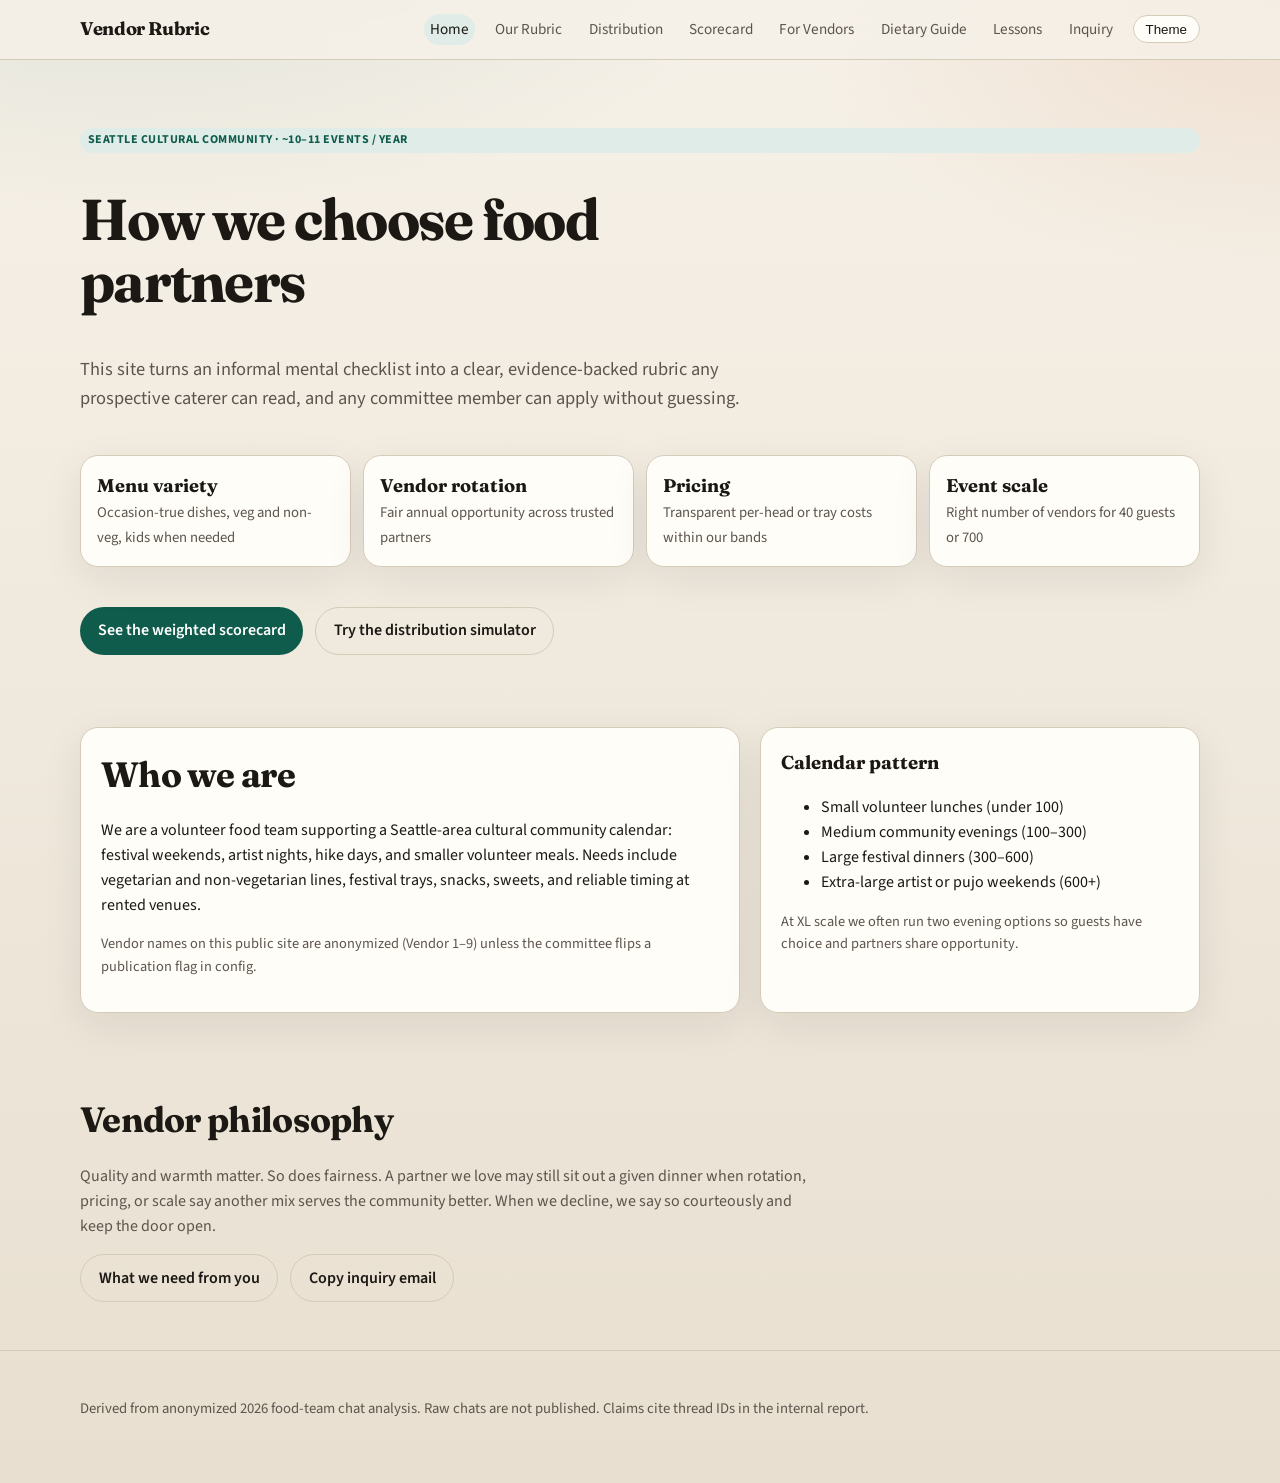
==== index.html @ 7648fad3 "Publish community vendor rubric site with distribution simulator. Evidence-backed scorecard from ano" ====
<!DOCTYPE html>
<html lang="en">
<head>
  <meta charset="UTF-8" />
  <meta name="viewport" content="width=device-width, initial-scale=1" />
  <title>Vendor Rubric | Community Cultural Events</title>
  <link rel="preconnect" href="https://fonts.googleapis.com" />
  <link rel="preconnect" href="https://fonts.gstatic.com" crossorigin />
  <link href="https://fonts.googleapis.com/css2?family=Fraunces:opsz,wght@9..144,600;9..144,700&family=Source+Sans+3:wght@400;600;700&display=swap" rel="stylesheet" />
  <link rel="stylesheet" href="css/site.css" />
</head>
<body>
  <header class="site-header">
    <div class="wrap nav">
      <a class="brand" href="index.html">Vendor Rubric</a>
      <nav class="nav-links" aria-label="Primary">
        <a href="index.html">Home</a>
        <a href="rubric.html">Our Rubric</a>
        <a href="distribution.html">Distribution</a>
        <a href="scorecard.html">Scorecard</a>
        <a href="vendors-need.html">For Vendors</a>
        <a href="dietary.html">Dietary Guide</a>
        <a href="lessons.html">Lessons</a>
        <a href="inquiry.html">Inquiry</a>
        <button class="icon-btn" type="button" onclick="toggleTheme()" aria-label="Toggle theme">Theme</button>
      </nav>
    </div>
  </header>

  <main class="wrap">
    <section class="hero">
      <p class="badge">Seattle cultural community · ~10–11 events / year</p>
      <h1>How we choose food partners</h1>
      <p class="lede">This site turns an informal mental checklist into a clear, evidence-backed rubric any prospective caterer can read, and any committee member can apply without guessing.</p>
      <div class="pillars" aria-label="Four decision pillars">
        <div class="pillar"><strong>Menu variety</strong><span>Occasion-true dishes, veg and non-veg, kids when needed</span></div>
        <div class="pillar"><strong>Vendor rotation</strong><span>Fair annual opportunity across trusted partners</span></div>
        <div class="pillar"><strong>Pricing</strong><span>Transparent per-head or tray costs within our bands</span></div>
        <div class="pillar"><strong>Event scale</strong><span>Right number of vendors for 40 guests or 700</span></div>
      </div>
      <div class="cta-row">
        <a class="btn" href="rubric.html">See the weighted scorecard</a>
        <a class="btn secondary" href="distribution.html">Try the distribution simulator</a>
      </div>
    </section>

    <section class="section grid-2">
      <div class="panel">
        <h2>Who we are</h2>
        <p>We are a volunteer food team supporting a Seattle-area cultural community calendar: festival weekends, artist nights, hike days, and smaller volunteer meals. Needs include vegetarian and non-vegetarian lines, festival trays, snacks, sweets, and reliable timing at rented venues.</p>
        <p class="muted small">Vendor names on this public site are anonymized (Vendor 1–9) unless the committee flips a publication flag in config.</p>
      </div>
      <div class="panel">
        <h3>Calendar pattern</h3>
        <ul>
          <li>Small volunteer lunches (under 100)</li>
          <li>Medium community evenings (100–300)</li>
          <li>Large festival dinners (300–600)</li>
          <li>Extra-large artist or pujo weekends (600+)</li>
        </ul>
        <p class="small muted">At XL scale we often run two evening options so guests have choice and partners share opportunity.</p>
      </div>
    </section>

    <section class="section">
      <h2>Vendor philosophy</h2>
      <p class="intro">Quality and warmth matter. So does fairness. A partner we love may still sit out a given dinner when rotation, pricing, or scale say another mix serves the community better. When we decline, we say so courteously and keep the door open.</p>
      <div class="cta-row">
        <a class="btn secondary" href="vendors-need.html">What we need from you</a>
        <a class="btn secondary" href="inquiry.html">Copy inquiry email</a>
      </div>
    </section>
  </main>

  <footer>
    <div class="wrap">
      <p>Derived from anonymized 2026 food-team chat analysis. Raw chats are not published. Claims cite thread IDs in the internal report.</p>
    </div>
  </footer>
  <script src="js/site.js"></script>
</body>
</html>
---- css/site.css ----
:root {
  --bg: #f6f1e8;
  --bg-accent: #e8dfd0;
  --ink: #1c1915;
  --muted: #5c554c;
  --card: #fffdf8;
  --line: #d4cbb8;
  --brand: #0f5c4c;
  --brand-2: #c45c26;
  --warn: #a33b2b;
  --ok: #2f6b3a;
  --chip: #dfece7;
  --shadow: 0 12px 40px rgba(28, 25, 21, 0.08);
  --radius: 18px;
  --font-display: "Fraunces", "Georgia", serif;
  --font-body: "Source Sans 3", "Segoe UI", sans-serif;
}

[data-theme="dark"] {
  --bg: #141210;
  --bg-accent: #1e1a16;
  --ink: #f3ebe0;
  --muted: #b7aea1;
  --card: #1c1814;
  --line: #3a332b;
  --brand: #6fc4b0;
  --brand-2: #e08a55;
  --warn: #ef8a7a;
  --ok: #7dcb8c;
  --chip: #24332e;
  --shadow: 0 12px 40px rgba(0, 0, 0, 0.35);
}

* { box-sizing: border-box; }
html { scroll-behavior: smooth; }
body {
  margin: 0;
  font-family: var(--font-body);
  color: var(--ink);
  background:
    radial-gradient(1200px 600px at 10% -10%, rgba(15, 92, 76, 0.12), transparent 60%),
    radial-gradient(900px 500px at 100% 0%, rgba(196, 92, 38, 0.12), transparent 55%),
    linear-gradient(180deg, var(--bg), var(--bg-accent));
  min-height: 100vh;
  line-height: 1.55;
}

a { color: var(--brand); }
img { max-width: 100%; }

.wrap { width: min(1120px, calc(100% - 2rem)); margin: 0 auto; }

.site-header {
  position: sticky; top: 0; z-index: 20;
  backdrop-filter: blur(12px);
  background: color-mix(in srgb, var(--bg) 82%, transparent);
  border-bottom: 1px solid var(--line);
}
.nav {
  display: flex; flex-wrap: wrap; gap: 0.75rem 1rem;
  align-items: center; justify-content: space-between;
  padding: 0.85rem 0;
}
.brand {
  font-family: var(--font-display);
  font-weight: 700;
  font-size: 1.15rem;
  text-decoration: none;
  color: var(--ink);
  letter-spacing: -0.02em;
}
.nav-links { display: flex; flex-wrap: wrap; gap: 0.35rem 0.85rem; align-items: center; }
.nav-links a {
  text-decoration: none; color: var(--muted); font-size: 0.95rem;
  padding: 0.25rem 0.4rem; border-radius: 999px;
}
.nav-links a:hover, .nav-links a[aria-current="page"] {
  color: var(--ink); background: var(--chip);
}
.icon-btn {
  border: 1px solid var(--line); background: var(--card); color: var(--ink);
  border-radius: 999px; padding: 0.35rem 0.75rem; cursor: pointer;
}

.hero {
  padding: 3.5rem 0 2.5rem;
  display: grid; gap: 1.5rem;
}
.hero h1 {
  font-family: var(--font-display);
  font-size: clamp(2.2rem, 5vw, 3.6rem);
  line-height: 1.08; margin: 0; letter-spacing: -0.03em;
  max-width: 14ch;
}
.hero .lede { font-size: 1.15rem; color: var(--muted); max-width: 42rem; }
.pillars {
  display: grid; grid-template-columns: repeat(4, 1fr); gap: 0.75rem;
}
.pillar {
  background: var(--card); border: 1px solid var(--line); border-radius: var(--radius);
  padding: 1rem; box-shadow: var(--shadow);
  transform: translateY(8px); opacity: 0;
  animation: rise 0.7s ease forwards;
}
.pillar:nth-child(2) { animation-delay: 0.08s; }
.pillar:nth-child(3) { animation-delay: 0.16s; }
.pillar:nth-child(4) { animation-delay: 0.24s; }
.pillar strong { display: block; font-family: var(--font-display); font-size: 1.15rem; }
.pillar span { color: var(--muted); font-size: 0.92rem; }

@keyframes rise {
  to { transform: translateY(0); opacity: 1; }
}

.section { padding: 2rem 0 3rem; }
.section h2 {
  font-family: var(--font-display);
  font-size: clamp(1.6rem, 3vw, 2.2rem);
  margin: 0 0 0.75rem; letter-spacing: -0.02em;
}
.section p.intro { color: var(--muted); max-width: 46rem; }

.grid-2 { display: grid; grid-template-columns: 1.2fr 0.8fr; gap: 1.25rem; }
.grid-3 { display: grid; grid-template-columns: repeat(3, 1fr); gap: 1rem; }

.panel {
  background: var(--card); border: 1px solid var(--line);
  border-radius: var(--radius); padding: 1.25rem; box-shadow: var(--shadow);
}
.panel h3 { margin-top: 0; font-family: var(--font-display); }

.gate {
  display: flex; gap: 0.75rem; align-items: flex-start;
  padding: 0.75rem 0; border-bottom: 1px dashed var(--line);
}
.gate:last-child { border-bottom: 0; }
.badge {
  font-size: 0.75rem; font-weight: 700; letter-spacing: 0.04em;
  text-transform: uppercase; background: var(--chip); color: var(--brand);
  padding: 0.2rem 0.5rem; border-radius: 999px; white-space: nowrap;
}
.badge.warn { background: color-mix(in srgb, var(--warn) 20%, var(--card)); color: var(--warn); }
.badge.ok { background: color-mix(in srgb, var(--ok) 20%, var(--card)); color: var(--ok); }

.bar-row { display: grid; grid-template-columns: 10rem 1fr 2.5rem; gap: 0.6rem; align-items: center; margin: 0.45rem 0; }
.bar-track { height: 0.65rem; background: var(--bg-accent); border-radius: 999px; overflow: hidden; }
.bar-fill { height: 100%; background: linear-gradient(90deg, var(--brand), var(--brand-2)); border-radius: 999px; width: 0; transition: width 0.8s ease; }

table { width: 100%; border-collapse: collapse; font-size: 0.95rem; }
th, td { text-align: left; padding: 0.65rem 0.5rem; border-bottom: 1px solid var(--line); vertical-align: top; }
th { font-size: 0.8rem; text-transform: uppercase; letter-spacing: 0.04em; color: var(--muted); }

.btn {
  display: inline-flex; align-items: center; gap: 0.4rem;
  background: var(--brand); color: #fff; border: 0; border-radius: 999px;
  padding: 0.65rem 1.1rem; font-weight: 600; cursor: pointer; text-decoration: none;
}
.btn.secondary { background: transparent; color: var(--ink); border: 1px solid var(--line); }
.btn:hover { filter: brightness(1.05); }

.cta-row { display: flex; flex-wrap: wrap; gap: 0.75rem; margin-top: 1rem; }

label.field { display: block; margin: 0.75rem 0 0.25rem; font-weight: 600; font-size: 0.92rem; }
input, select, textarea {
  width: 100%; padding: 0.65rem 0.75rem; border-radius: 12px;
  border: 1px solid var(--line); background: var(--bg); color: var(--ink);
  font: inherit;
}
.score-grid { display: grid; gap: 0.85rem; }
.score-item {
  display: grid; grid-template-columns: 1fr auto; gap: 0.5rem; align-items: center;
  padding: 0.75rem; border: 1px solid var(--line); border-radius: 14px;
}
.score-item input[type="range"] { width: 100%; }
.total-score {
  font-family: var(--font-display); font-size: 3rem; margin: 0;
}
.muted { color: var(--muted); }
.small { font-size: 0.9rem; }

.dist-layout { display: grid; grid-template-columns: 1.1fr 0.9fr; gap: 1.25rem; }
.slot-card {
  border: 1px solid var(--line); border-radius: 14px; padding: 0.85rem; margin-bottom: 0.65rem;
  background: color-mix(in srgb, var(--card) 90%, var(--bg));
}
.slot-card header { display: flex; justify-content: space-between; gap: 0.5rem; margin-bottom: 0.4rem; }
.vendor-bars { display: grid; gap: 0.55rem; }
.vendor-bar {
  display: grid; grid-template-columns: 6.5rem 1fr 3rem; gap: 0.5rem; align-items: center;
}
.vendor-bar .fill {
  height: 1.1rem; border-radius: 8px; background: var(--brand);
  transition: width 0.35s ease, background 0.35s ease;
}
.vendor-bar.hot .fill { background: var(--warn); }
.vendor-bar.warn .fill { background: var(--brand-2); }
.alert {
  border-left: 4px solid var(--warn); padding: 0.75rem 1rem;
  background: color-mix(in srgb, var(--warn) 12%, var(--card));
  border-radius: 0 12px 12px 0; margin: 0.5rem 0;
}
.alert.ok { border-left-color: var(--ok); background: color-mix(in srgb, var(--ok) 12%, var(--card)); }

.timeline { list-style: none; padding: 0; margin: 0; }
.timeline li {
  position: relative; padding: 0 0 1.25rem 1.25rem;
  border-left: 2px solid var(--line);
}
.timeline li::before {
  content: ""; position: absolute; left: -6px; top: 0.35rem;
  width: 10px; height: 10px; border-radius: 50%; background: var(--brand-2);
}
.printable-actions { display: flex; gap: 0.5rem; margin-bottom: 1rem; }

footer {
  border-top: 1px solid var(--line); padding: 2rem 0 3rem; color: var(--muted); font-size: 0.92rem;
}

@media (max-width: 900px) {
  .pillars, .grid-2, .grid-3, .dist-layout { grid-template-columns: 1fr; }
  .bar-row { grid-template-columns: 1fr; }
}

@media print {
  .site-header, .icon-btn, .printable-actions, .cta-row .secondary { display: none !important; }
  body { background: #fff; color: #000; }
  .panel { box-shadow: none; border-color: #ccc; }
}
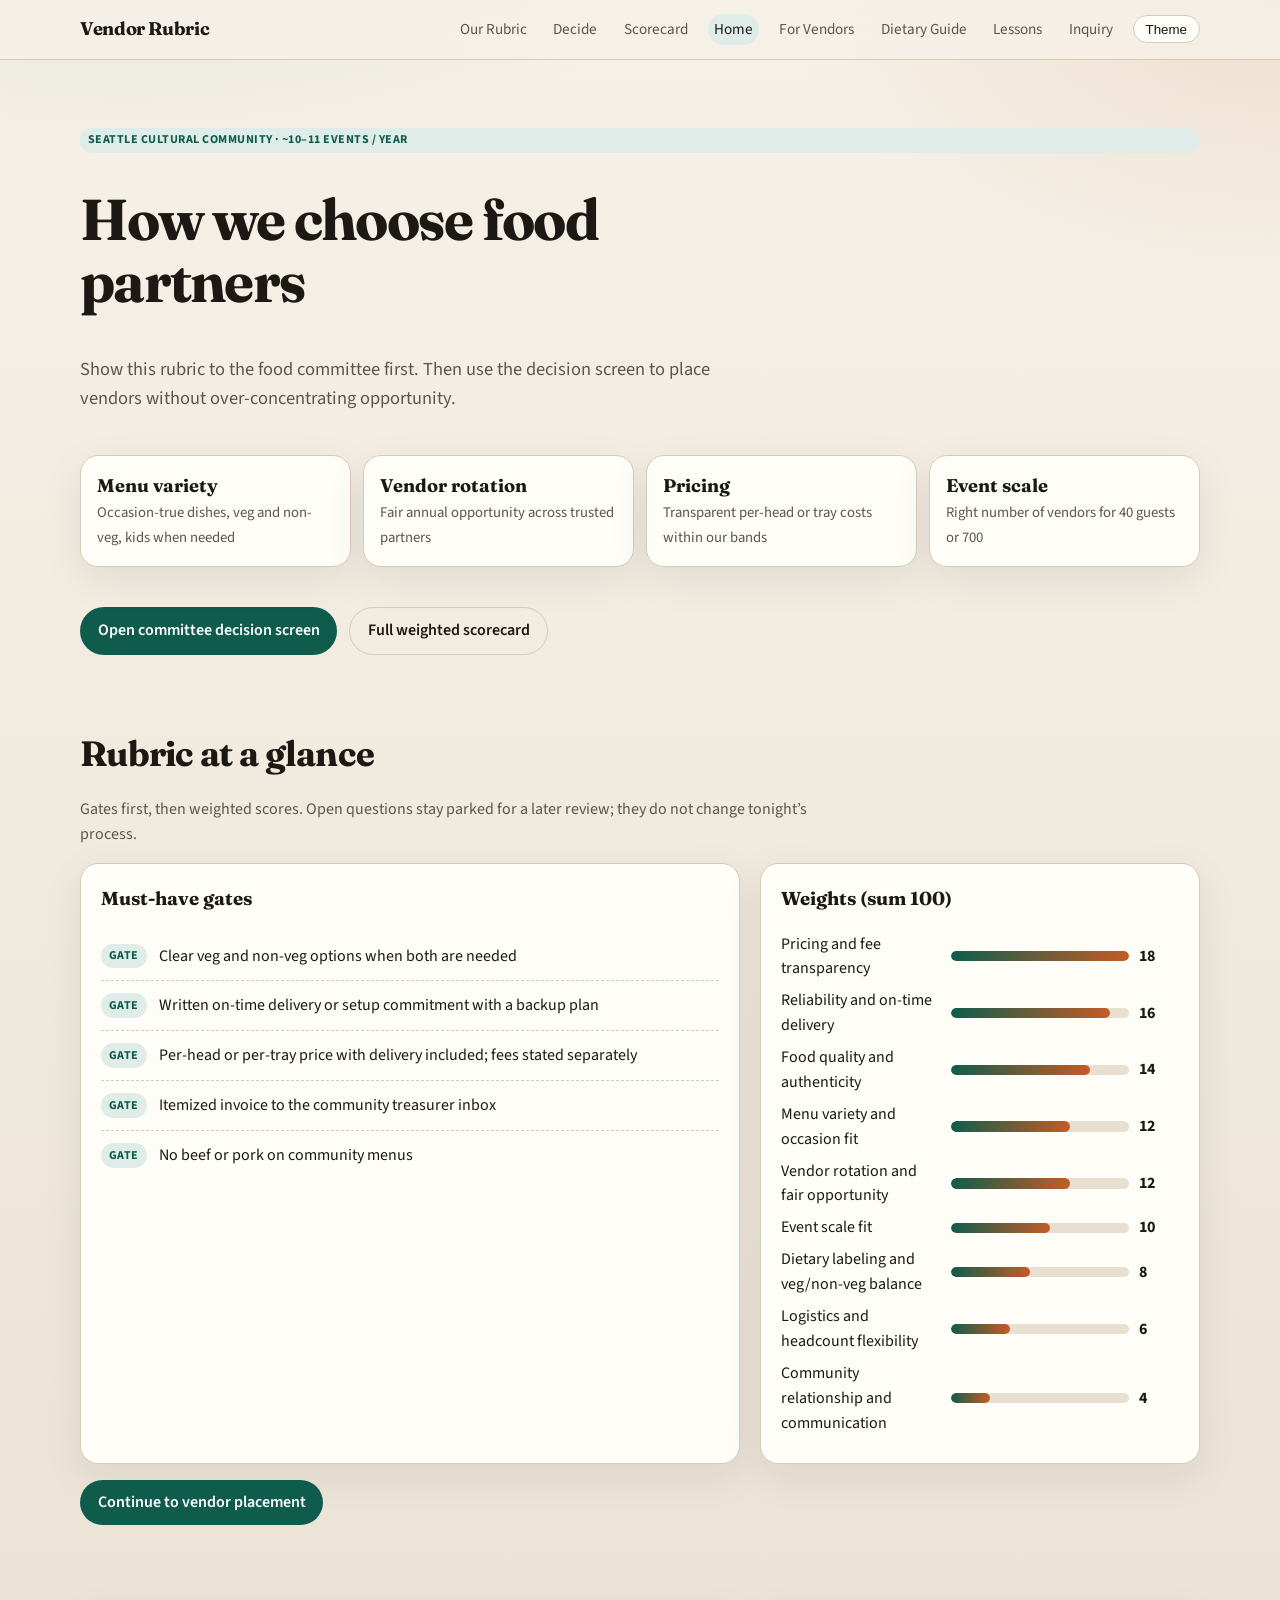
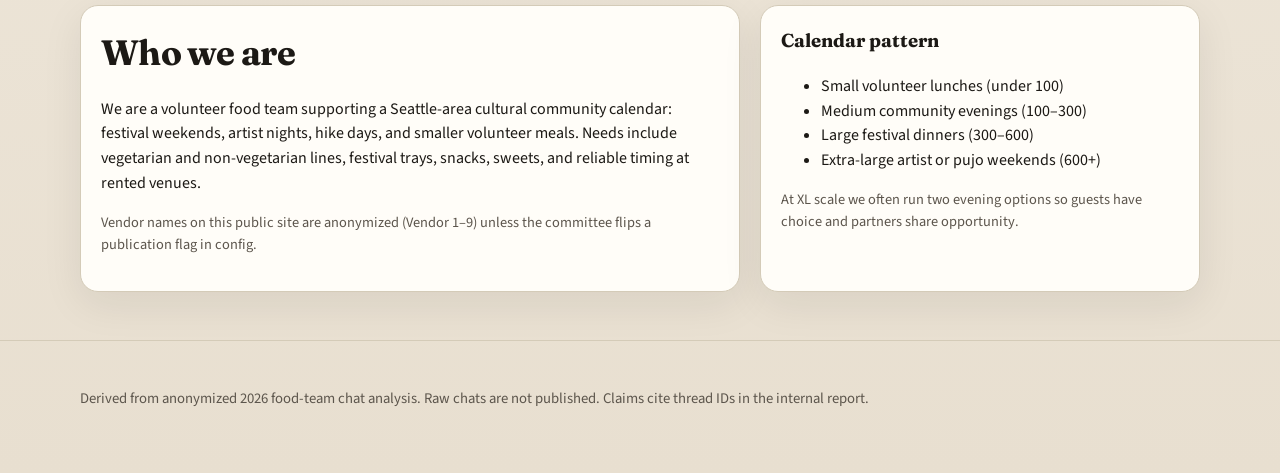
==== commit 86c7d753: "Lead committee decision pages with the rubric before vendor assignment. Keep open questions parked; " ====
--- a/index.html
+++ b/index.html
@@ -14,10 +14,10 @@
     <div class="wrap nav">
       <a class="brand" href="index.html">Vendor Rubric</a>
       <nav class="nav-links" aria-label="Primary">
+        <a href="rubric.html">Our Rubric</a>
+        <a href="distribution.html">Decide</a>
+        <a href="scorecard.html">Scorecard</a>
         <a href="index.html">Home</a>
-        <a href="rubric.html">Our Rubric</a>
-        <a href="distribution.html">Distribution</a>
-        <a href="scorecard.html">Scorecard</a>
         <a href="vendors-need.html">For Vendors</a>
         <a href="dietary.html">Dietary Guide</a>
         <a href="lessons.html">Lessons</a>
@@ -31,7 +31,7 @@
     <section class="hero">
       <p class="badge">Seattle cultural community · ~10–11 events / year</p>
       <h1>How we choose food partners</h1>
-      <p class="lede">This site turns an informal mental checklist into a clear, evidence-backed rubric any prospective caterer can read, and any committee member can apply without guessing.</p>
+      <p class="lede">Show this rubric to the food committee first. Then use the decision screen to place vendors without over-concentrating opportunity.</p>
       <div class="pillars" aria-label="Four decision pillars">
         <div class="pillar"><strong>Menu variety</strong><span>Occasion-true dishes, veg and non-veg, kids when needed</span></div>
         <div class="pillar"><strong>Vendor rotation</strong><span>Fair annual opportunity across trusted partners</span></div>
@@ -39,8 +39,26 @@
         <div class="pillar"><strong>Event scale</strong><span>Right number of vendors for 40 guests or 700</span></div>
       </div>
       <div class="cta-row">
-        <a class="btn" href="rubric.html">See the weighted scorecard</a>
-        <a class="btn secondary" href="distribution.html">Try the distribution simulator</a>
+        <a class="btn" href="distribution.html">Open committee decision screen</a>
+        <a class="btn secondary" href="rubric.html">Full weighted scorecard</a>
+      </div>
+    </section>
+
+    <section class="section">
+      <h2>Rubric at a glance</h2>
+      <p class="intro">Gates first, then weighted scores. Open questions stay parked for a later review; they do not change tonight’s process.</p>
+      <div class="grid-2">
+        <div class="panel">
+          <h3>Must-have gates</h3>
+          <div id="homeGates"></div>
+        </div>
+        <div class="panel">
+          <h3>Weights (sum 100)</h3>
+          <div id="homeWeights"></div>
+        </div>
+      </div>
+      <div class="cta-row">
+        <a class="btn" href="distribution.html">Continue to vendor placement</a>
       </div>
     </section>
 
@@ -61,15 +79,6 @@
         <p class="small muted">At XL scale we often run two evening options so guests have choice and partners share opportunity.</p>
       </div>
     </section>
-
-    <section class="section">
-      <h2>Vendor philosophy</h2>
-      <p class="intro">Quality and warmth matter. So does fairness. A partner we love may still sit out a given dinner when rotation, pricing, or scale say another mix serves the community better. When we decline, we say so courteously and keep the door open.</p>
-      <div class="cta-row">
-        <a class="btn secondary" href="vendors-need.html">What we need from you</a>
-        <a class="btn secondary" href="inquiry.html">Copy inquiry email</a>
-      </div>
-    </section>
   </main>
 
   <footer>
@@ -78,5 +87,20 @@
     </div>
   </footer>
   <script src="js/site.js"></script>
+  <script>
+    (async function () {
+      const data = await loadJSON("data/rubric.json");
+      document.getElementById("homeGates").innerHTML = data.mustHaveGates.map(g =>
+        `<div class="gate"><span class="badge">Gate</span><div>${g.label}</div></div>`
+      ).join("");
+      const max = Math.max(...data.criteria.map(c => c.weight));
+      document.getElementById("homeWeights").innerHTML = data.criteria.map(c =>
+        `<div class="bar-row"><span>${c.label}</span><div class="bar-track"><div class="bar-fill" data-w="${(c.weight/max)*100}"></div></div><strong>${c.weight}</strong></div>`
+      ).join("");
+      requestAnimationFrame(() => {
+        document.querySelectorAll("#homeWeights .bar-fill").forEach(el => { el.style.width = el.dataset.w + "%"; });
+      });
+    })();
+  </script>
 </body>
 </html>
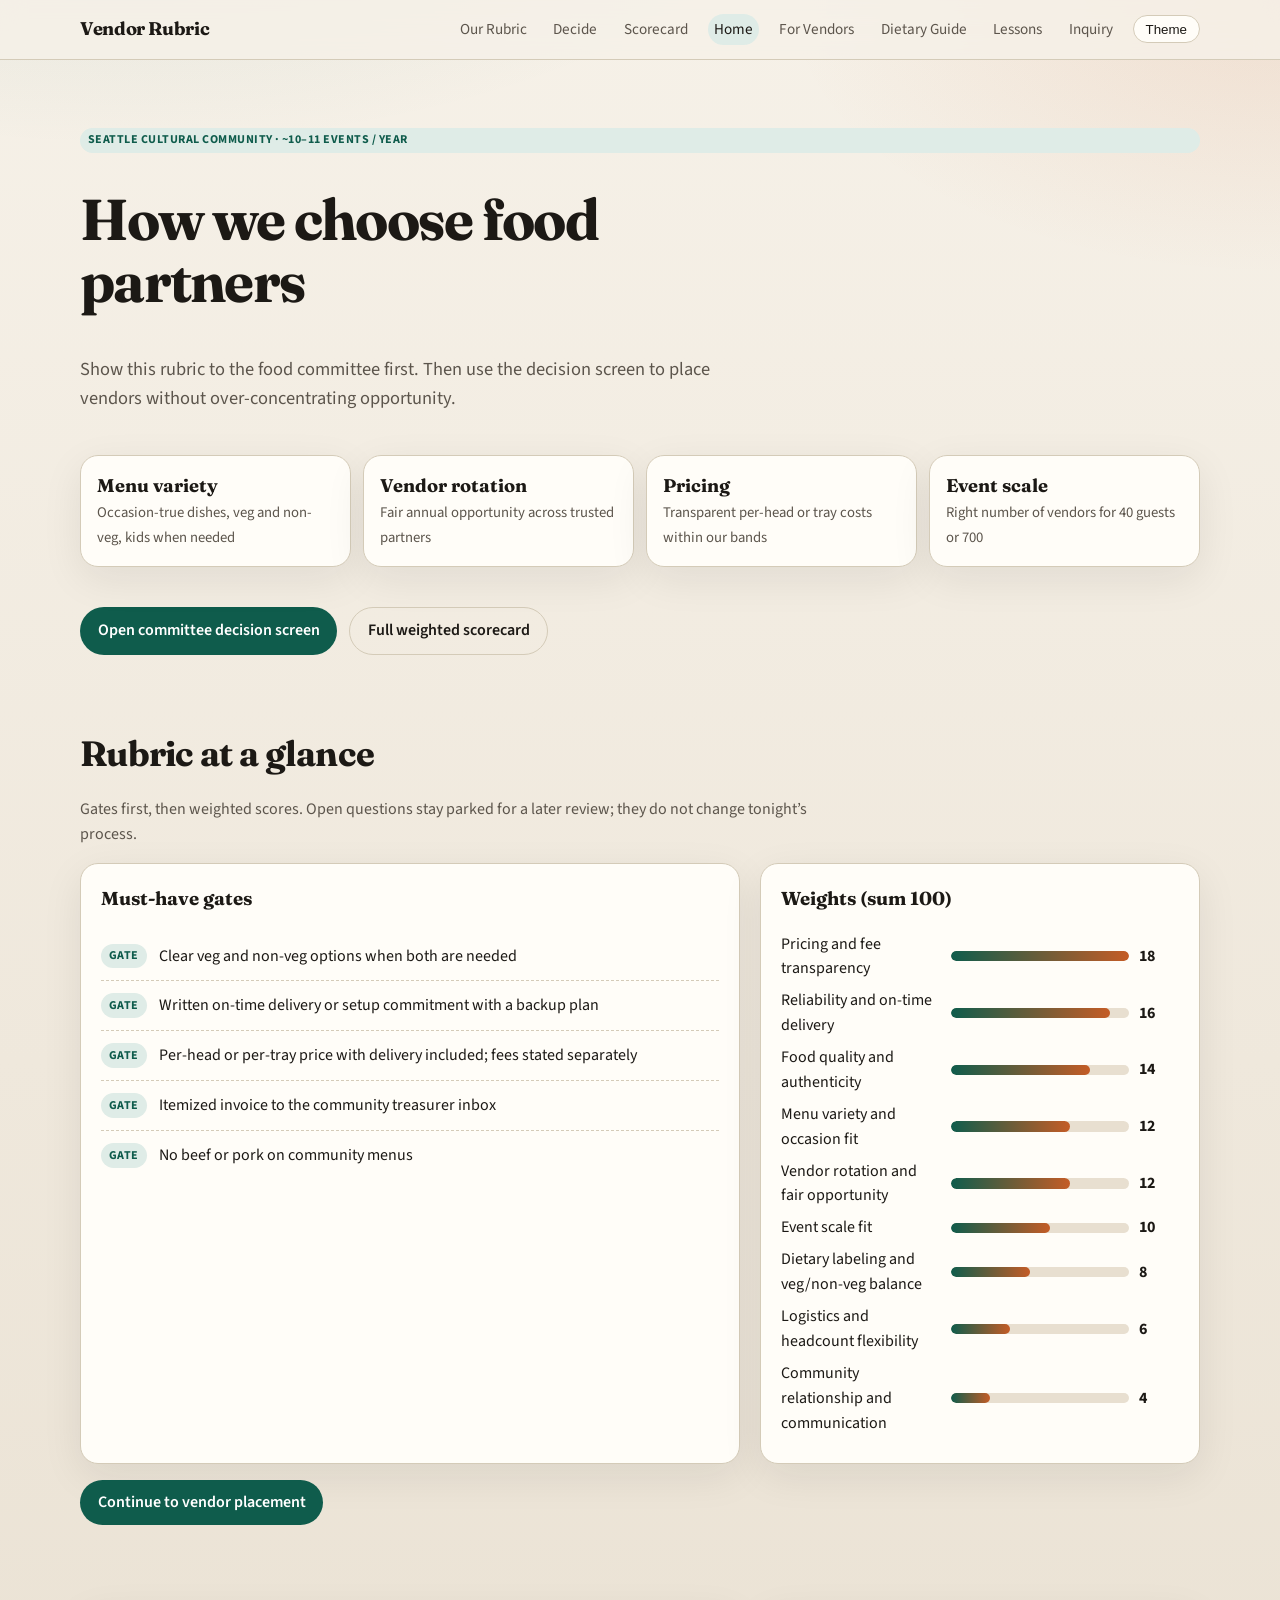
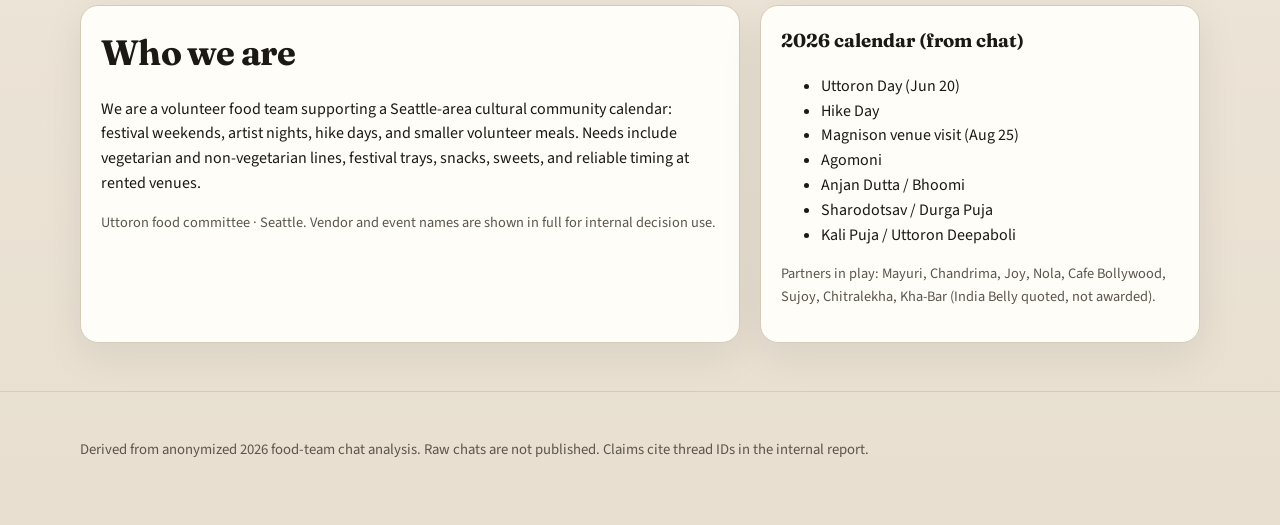
==== commit 29205936: "Publish full vendor and event names for the food committee decision board. Roster now lists Mayuri, " ====
--- a/index.html
+++ b/index.html
@@ -66,17 +66,20 @@
       <div class="panel">
         <h2>Who we are</h2>
         <p>We are a volunteer food team supporting a Seattle-area cultural community calendar: festival weekends, artist nights, hike days, and smaller volunteer meals. Needs include vegetarian and non-vegetarian lines, festival trays, snacks, sweets, and reliable timing at rented venues.</p>
-        <p class="muted small">Vendor names on this public site are anonymized (Vendor 1–9) unless the committee flips a publication flag in config.</p>
+        <p class="muted small">Uttoron food committee · Seattle. Vendor and event names are shown in full for internal decision use.</p>
       </div>
       <div class="panel">
-        <h3>Calendar pattern</h3>
+        <h3>2026 calendar (from chat)</h3>
         <ul>
-          <li>Small volunteer lunches (under 100)</li>
-          <li>Medium community evenings (100–300)</li>
-          <li>Large festival dinners (300–600)</li>
-          <li>Extra-large artist or pujo weekends (600+)</li>
+          <li>Uttoron Day (Jun 20)</li>
+          <li>Hike Day</li>
+          <li>Magnison venue visit (Aug 25)</li>
+          <li>Agomoni</li>
+          <li>Anjan Dutta / Bhoomi</li>
+          <li>Sharodotsav / Durga Puja</li>
+          <li>Kali Puja / Uttoron Deepaboli</li>
         </ul>
-        <p class="small muted">At XL scale we often run two evening options so guests have choice and partners share opportunity.</p>
+        <p class="small muted">Partners in play: Mayuri, Chandrima, Joy, Nola, Cafe Bollywood, Sujoy, Chitralekha, Kha-Bar (India Belly quoted, not awarded).</p>
       </div>
     </section>
   </main>
--- a/css/site.css
+++ b/css/site.css
@@ -186,8 +186,9 @@
 .slot-card header { display: flex; justify-content: space-between; gap: 0.5rem; margin-bottom: 0.4rem; }
 .vendor-bars { display: grid; gap: 0.55rem; }
 .vendor-bar {
-  display: grid; grid-template-columns: 6.5rem 1fr 3rem; gap: 0.5rem; align-items: center;
-}
+  display: grid; grid-template-columns: minmax(7rem, 11rem) 1fr 3rem; gap: 0.5rem; align-items: center;
+}
+.vendor-bar > span { font-size: 0.88rem; line-height: 1.2; }
 .vendor-bar .fill {
   height: 1.1rem; border-radius: 8px; background: var(--brand);
   transition: width 0.35s ease, background 0.35s ease;
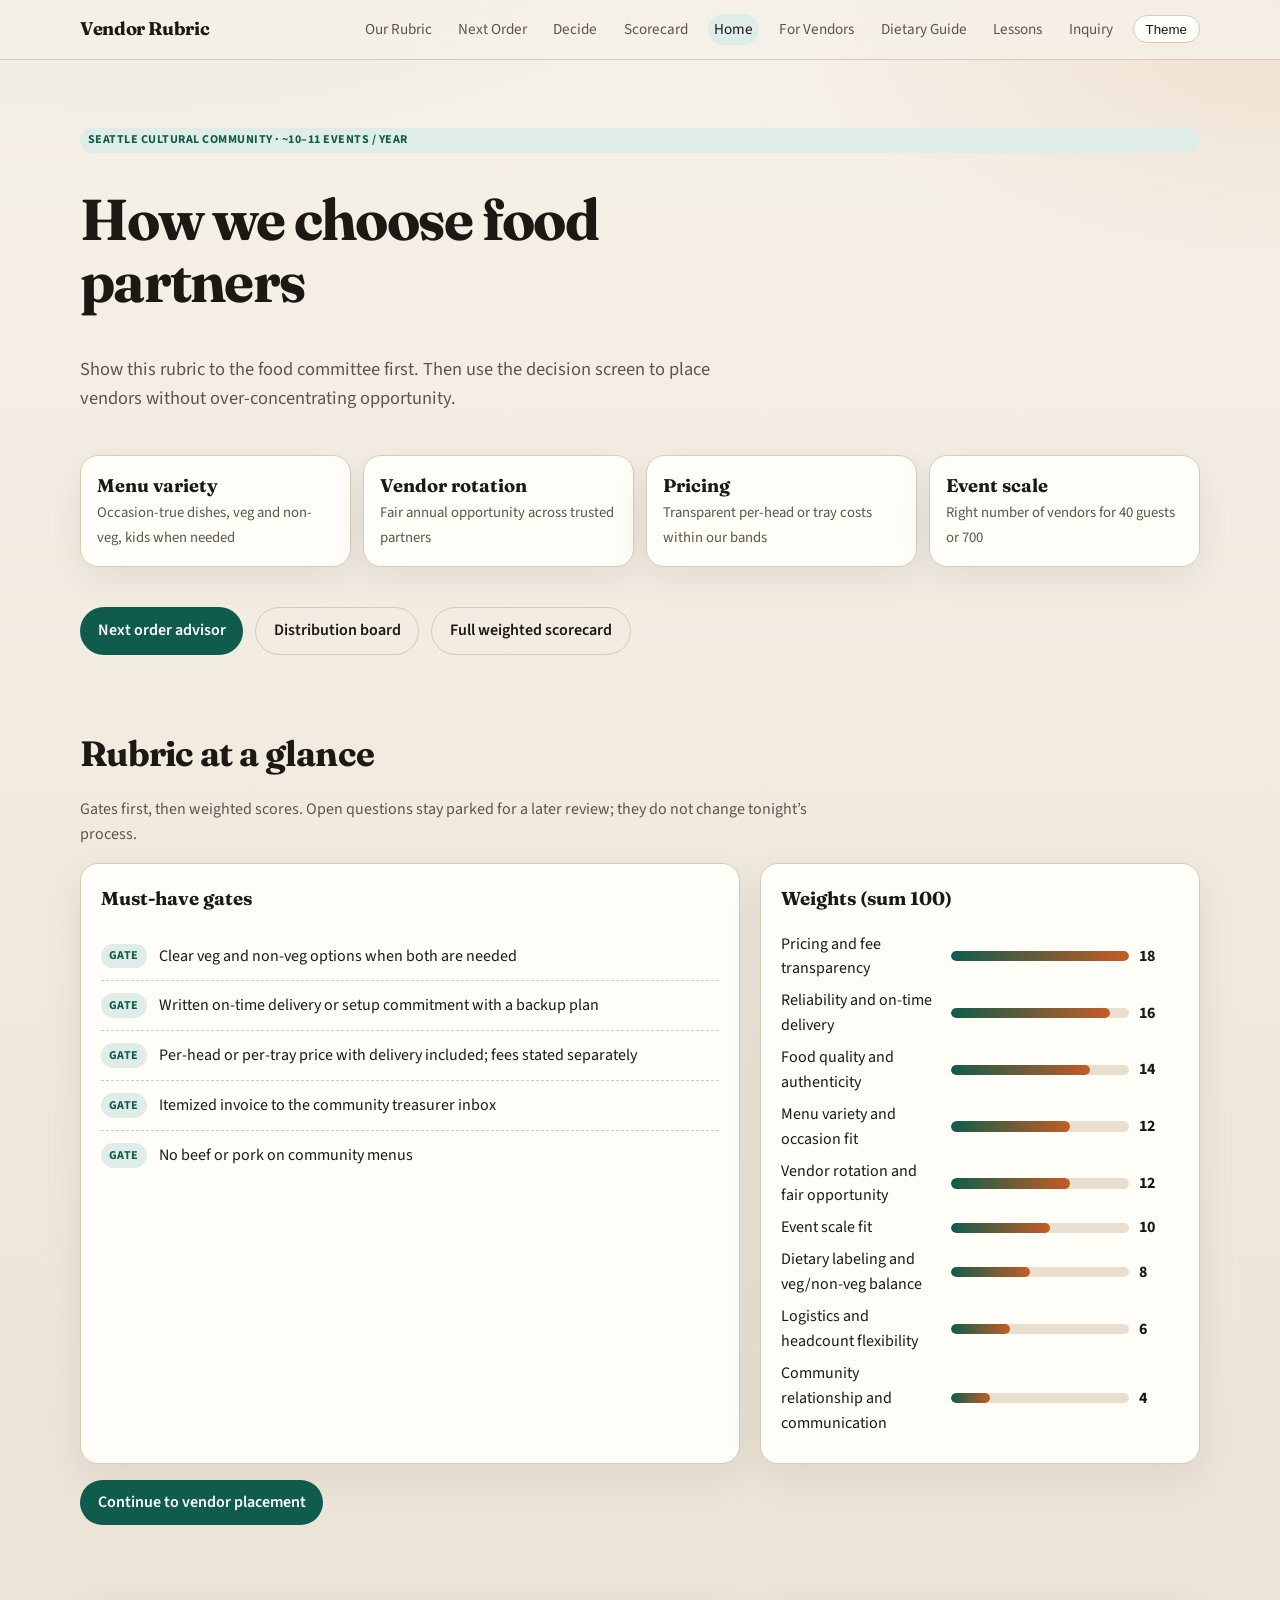
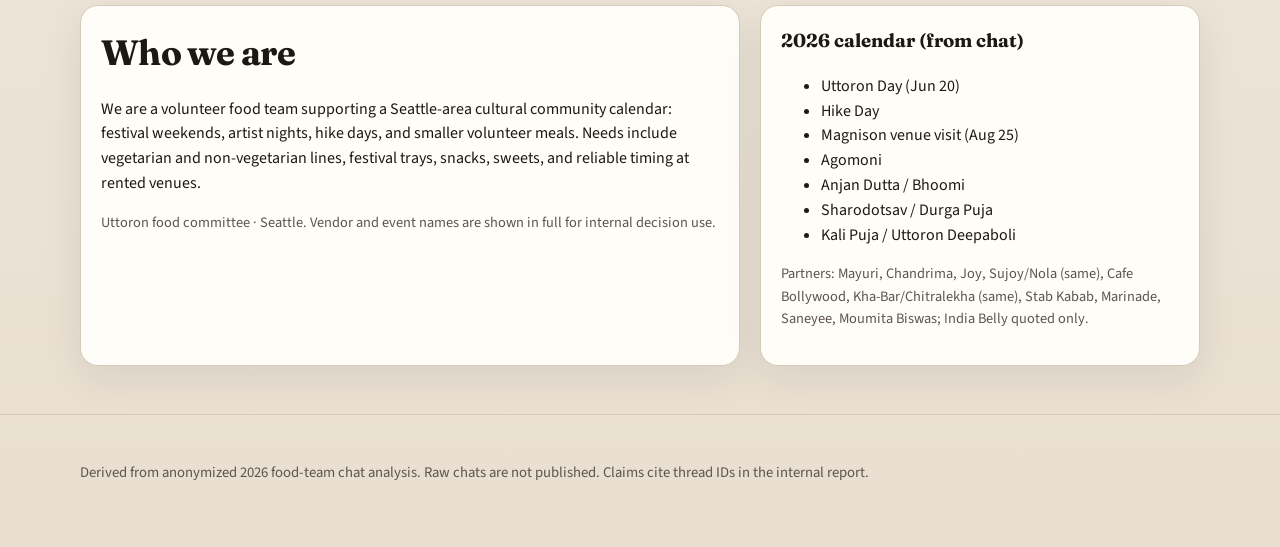
==== commit 4da3b39e: "Add next-order matrix advisor with merged vendors and committee partners. Sujoy/Nola and Kha-Bar/Chi" ====
--- a/index.html
+++ b/index.html
@@ -15,6 +15,7 @@
       <a class="brand" href="index.html">Vendor Rubric</a>
       <nav class="nav-links" aria-label="Primary">
         <a href="rubric.html">Our Rubric</a>
+        <a href="recommend.html">Next Order</a>
         <a href="distribution.html">Decide</a>
         <a href="scorecard.html">Scorecard</a>
         <a href="index.html">Home</a>
@@ -39,7 +40,8 @@
         <div class="pillar"><strong>Event scale</strong><span>Right number of vendors for 40 guests or 700</span></div>
       </div>
       <div class="cta-row">
-        <a class="btn" href="distribution.html">Open committee decision screen</a>
+        <a class="btn" href="recommend.html">Next order advisor</a>
+        <a class="btn secondary" href="distribution.html">Distribution board</a>
         <a class="btn secondary" href="rubric.html">Full weighted scorecard</a>
       </div>
     </section>
@@ -79,7 +81,7 @@
           <li>Sharodotsav / Durga Puja</li>
           <li>Kali Puja / Uttoron Deepaboli</li>
         </ul>
-        <p class="small muted">Partners in play: Mayuri, Chandrima, Joy, Nola, Cafe Bollywood, Sujoy, Chitralekha, Kha-Bar (India Belly quoted, not awarded).</p>
+        <p class="small muted">Partners: Mayuri, Chandrima, Joy, Sujoy/Nola (same), Cafe Bollywood, Kha-Bar/Chitralekha (same), Stab Kabab, Marinade, Saneyee, Moumita Biswas; India Belly quoted only.</p>
       </div>
     </section>
   </main>
